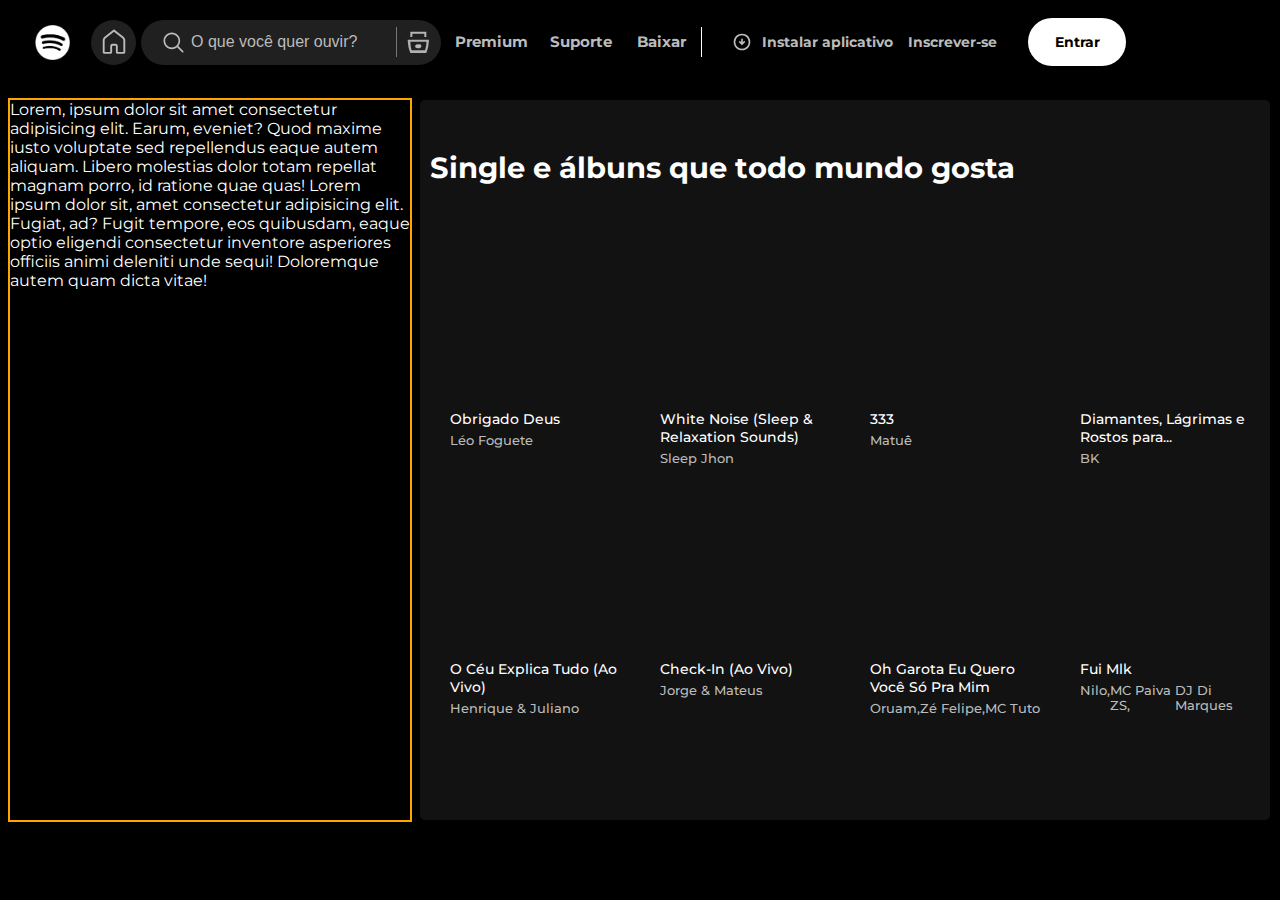
==== src/html/albuns.html @ 4bcb75e4 "feat: update structure of  legend!" ====
<!DOCTYPE html>
<html lang="pt-br">
<head>
    <meta charset="UTF-8">
    <meta name="viewport" content="width=device-width, initial-scale=1.0">
    <title>Spotify Clone</title>
    <link rel="shortcut icon" href="../favicon/favicon.ico" type="image/x-icon">
    <link rel="stylesheet" href="../css/styles.css">
</head>
<body>
    
    <div class="loader hidden" id="loader">
        <span></span>
        <span></span>
        <span></span>
    </div>

    <header class="header" id="header">
        <div class="header_container" id="header_container">
            <div class="logo" id="logo">
                <a href="/index.html" id="logo-1">
                    <img class="hori mobile" src="../img/icons/logo-spotify.png" alt="">

                    <img class="vert desktop" src="../img/icons/logo-landscape.png" alt="">
                </a>
            </div>

            <div class="container-2" id="container-2">
                    <div class="mobile search " id="search">
                        <img src="../img/icons/search.svg" alt="" id="search-1">
                    </div>

                    <div class="desktop home-search">

                        <div class="box-home">
                            <div class="home">
                                <img class="home-gray" src="../img/icons/home-gray.svg" alt="">
                                <img class="home-h" src="../img/icons/home-desktop.svg" alt="">
                            </div>
                        </div>

                        <div class="div-search">
                            <img class="search-desktop-gray" src="../img/icons/search-desktop-gray.svg" alt="">
                            <img class="search-desktop-h" src="../img/icons/search-desktop-hover.svg" alt="">

                            <input type="text" name="" id="" placeholder="O que você quer ouvir?">

                            <div class="hori"></div>

                            <div class="bibliot">
                                <img class="library" src="../img/icons/icon.nave-n.svg" alt="">
                                <img class="library-h" src="../img/icons/library-desktop-hover.svg" alt="">
                            </div>

                        </div>

                        <div class="span">
                            <span class="s1">Premium</span>
                        </div>

                        <div class="span-1">

                            <span class="s2">Suporte</span>
                        </div>
                        <div class="span-2">
                            <span class="s1">Baixar</span>
                        </div>

                        <div class="divisao"></div>

                        <div class="instalar">
                            <img class="ar1" src="../img/icons/arrow_circle_down.svg" alt="">
                            <img class="ar2" src="../img/icons/arrow_circle_down_branco.svg" alt="">
                            <span>Instalar aplicativo</span>
                        </div>

                        <div class="inscreve-se">
                            <span class="inscrever">Inscrever-se</span>
                        </div>

                        <div class="box-entrar">

                            <div class="btn-entrar">
                                <button>
                                    <span>Entrar</span>
                                </button>
                            </div>

                        </div>

                        

                    </div>
    
                    <div class="mobile button" id="button">
                        <button>
                            <a href="https://play.google.com/store/search?q=spotify&c=apps" id="button-1">
                                <span id="span">Abrir o app</span>
                            </a>
                        </button>
                    </div>
    
                    <div class="mobile 
                    header_open_closed">
                        <div class="open_closed">
                            <img class="bars-solid" src="../img/icons/bars-solid.svg" alt="" id="bars-solid">
                            
                            <img class="hidden" src="../img/icons/xmark-solid.svg" alt="" id="xmark-solid">
                        </div>
                    </div>
                </div>
            
            </div>

            

        <nav class="header_nav hidden" id="header_nav">
            <ul class="nav_list">
                <li><a href="#">Entre</a></li>
                <li><a href="#">Inscreva-se</a></li>
                <li>__</li>
                <li class="small"><a href="#">Premium</a></li>
                <li class="small"><a href="#">Ajuda</a></li>
                <li class="small"><a href="#">Baixar</a></li>
                <li class="small"><a href="#">Privacidade</a></li>
                <li class="small"><a href="#">Condições</a></li>
            </ul>
        </nav>
    </header>
    
    <aside class="box-area-1 desktop">
        <div class="sua-biblioteca">

            Lorem, ipsum dolor sit amet consectetur adipisicing elit. Earum, eveniet? Quod maxime iusto voluptate sed repellendus eaque autem aliquam. Libero molestias dolor totam repellat magnam porro, id ratione quae quas!
            Lorem ipsum dolor sit, amet consectetur adipisicing elit. Fugiat, ad? Fugit tempore, eos quibusdam, eaque optio eligendi consectetur inventore asperiores officiis animi deleniti unde sequi! Doloremque autem quam dicta vitae!

        </div>


    </aside>

    <main class="main">
        <section class="art-pop">
            <section class="section-2" id="section-2">

                <div class="title">
                    <h2 class="h2">Single e álbuns que todo mundo gosta</h2>                
                </div>

                <div class="box" id="box_albuns-1">
                    <div class="box_img a1">
                        <div class="back_img bg_albuns-1"></div>
                        <div class="btn-play">
                            <div class="play " id="play">
                                <img src="../img/icons/play-solid.svg" alt="">
                            </div>
                        </div>
                    </div>
                    <div class="leg">
                        <span class="span">Obrigado Deus</span>
                        <span class="p-a desktop"><span class="f0">Léo Foguete</span></span>
                    </div>
                    
                </div>

                <div class="box" id="box_albuns-2">
                    <div class="box_img a2">
                        <div class="back_img bg_albuns-2"></div>
                        <div class="btn-play">
                            <div class="play " id="play">
                                <img src="../img/icons/play-solid.svg" alt="">
                            </div>
                        </div>
                    </div>
                    <div class="leg">
                        <span class="span">White Noise (Sleep & Relaxation Sounds)</span>
                        <span class="p-a desktop"><span class="f0">Sleep Jhon</span></span>
                    </div>
                    
                </div>

                <div class="box " id="box_albuns-3">
                    <div class="box_img a3">
                        <div class="back_img bg_albuns-3"></div>
                        <div class="btn-play">
                            <div class="play " id="play">
                                <img src="../img/icons/play-solid.svg" alt="">
                            </div>
                        </div>
                    </div>
                    <div class="leg">
                        <span class="span">333</span>
                        <span class="p-a desktop"><span class="f0">Matuê</span></span>
                    </div>
                    
                </div>

                <div class="box" id="box_albuns-4">
                    <div class="box_img a4">
                        <div class="back_img bg_albuns-4"></div>
                        <div class="btn-play">
                            <div class="play " id="play">
                                <img src="../img/icons/play-solid.svg" alt="">
                            </div>
                        </div>
                    </div>
                    <div class="leg">
                        <span class="span">Diamantes, Lágrimas e Rostos para...</span>
                        <span class="p-a desktop"><span class="f0">BK</span></span>
                    </div>
                    
                </div>

                <div class="box" id="box_albuns-5">
                    <div class="box_img a5">
                        <div class="back_img bg_albuns-5"></div>
                        <div class="btn-play">
                            <div class="play " id="play">
                                <img src="../img/icons/play-solid.svg" alt="">
                            </div>
                        </div>
                    </div>
                    <div class="leg">
                        <span class="span">O Céu Explica Tudo (Ao Vivo)</span>
                        <span class="p-a desktop"><span class="f0">Henrique & Juliano</span></span>
                    </div>
                    
                </div>

                <div class="box" id="box_albuns-6">
                    <div class="box_img a6">
                        <div class="back_img bg_albuns-6"></div>
                        <div class="btn-play">
                            <div class="play " id="play">
                                <img src="../img/icons/play-solid.svg" alt="">
                            </div>
                        </div>
                    </div>
                    <div class="leg">
                        <span class="span">Check-In (Ao Vivo)</span>
                        <span class="p-a desktop"><span class="f0">Jorge & Mateus</span></span>
                    </div>
                </div>

                <div class=" box" id="box_albuns-7">
                    <div class="box_img a7">
                        <div class="back_img bg_albuns-7"></div>
                        <div class="btn-play">
                            <div class="play " id="play">
                                <img src="../img/icons/play-solid.svg" alt="">
                            </div>
                        </div>
                    </div>
                    <div class="leg">
                        <span class="span">Oh Garota Eu Quero Você Só Pra Mim</span>
                        <span class="p-a desktop"><span class="f0">Oruam, </span><span class="f1"> Zé Felipe, </span><span class="f2"> MC Tuto</span></span>
                    </div>
                </div>

                <div class=" box" id="box_albuns-8">
                    <div class="box_img a8">
                        <div class="back_img bg_albuns-8"></div>
                        <div class="btn-play">
                            <div class="play " id="play">
                                <img src="../img/icons/play-solid.svg" alt="">
                            </div>
                        </div>
                    </div>
                    <div class="leg">
                        <span class="span">Fui Mlk</span>
                        <span class="p-a desktop"><span class="f0">Nilo, </span><span class="f1">MC Paiva ZS, </span><span class="f2">DJ Di Marques</span></span>

                    </div>
                </div>

                <div class=" box" id="box_albuns-9">
                    <div class="box_img a9">
                        <div class="back_img bg_albuns-9"></div>
                        <div class="btn-play">
                            <div class="play " id="play">
                                <img src="../img/icons/play-solid.svg" alt="">
                            </div>
                        </div>
                    </div>
                    <div class="leg">
                        <span class="span">NUME</span>
                        <span class="p-a desktop"><span class="f0">Filipe Ret</span></span>
                    </div>
                </div>

                <div class="box" id="box_albuns-10">
                    <div class="box_img a10">
                        <div class="back_img bg_albuns-10"></div>
                        <div class="btn-play">
                            <div class="play " id="play">
                                <img src="../img/icons/play-solid.svg" alt="">
                            </div>
                        </div>
                    </div>
                    <div class="leg">
                        <span class="span">Churrasquinho 3 (Ao Vivo)</span>
                        <span class="p-a desktop"><span class="f0">Grupo Menos É Mais</span></span>
                    </div>
                </div>

                <div class="box" id="box_albuns-11">
                    <div class="box_img a11">
                        <div class="back_img bg_albuns-11"></div>
                        <div class="btn-play">
                            <div class="play " id="play">
                                <img src="../img/icons/play-solid.svg" alt="">
                            </div>
                        </div>
                    </div>
                    <div class="leg">
                        <span class="span">Toca Que Eu Quero Ouvir</span>
                        <span class="p-a desktop"><span class="f0">Henry Freitas</span></span>
                    </div>
                </div>

                <div class="box" id="box_albuns-12">
                    <div class="box_img a12">
                        <div class="back_img bg_albuns-12"></div>
                        <div class="btn-play">
                            <div class="play " id="play">
                                <img src="../img/icons/play-solid.svg" alt="">
                            </div>
                        </div>
                    </div>
                    <div class="leg">
                        <span  class="span">Nada Como um Dia Após o Outro Dia,...</span>
                        <span class="p-a desktop"><span class="f0">Racionais MC's</span></span>
                    </div>
                </div>

                <div class="box" id="box_albuns-13">
                    <div class="box_img a13">
                        <div class="back_img bg_albuns-13"></div>
                        <div class="btn-play">
                            <div class="play " id="play">
                                <img src="../img/icons/play-solid.svg" alt="">
                            </div>
                        </div>
                    </div>
                    <div class="leg">
                        <span class="span">DeBÍ TiRAR MáS FOToS</span>
                        <span class="p-a desktop"><span class="f0">Bad Bunny</span></span>
                    </div>
                </div>

                <div class="box" id="box_albuns-14">
                    <div class="box_img a14">
                        <div class="back_img bg_albuns-14"></div>
                        <div class="btn-play">
                            <div class="play " id="play">
                                <img src="../img/icons/play-solid.svg" alt="">
                            </div>
                        </div>
                    </div>
                    <div class="leg">
                        <span class="span">HIT ME HARD AND SOFT</span>
                        <span class="p-a desktop"><span class="f0">Billie Eilish</span></span>
                    </div>
                </div>

                <div class="box" id="box_albuns-15">
                    <div class="box_img a15">
                        <div class="back_img bg_albuns-15"></div>
                        <div class="btn-play">
                            <div class="play " id="play">
                                <img src="../img/icons/play-solid.svg" alt="">
                            </div>
                        </div>
                    </div>
                    <div class="leg">
                        <span class="span">Barbie</span>
                        <span class="p-a desktop"><span class="f0">MC Tuto </span><span class="f1">DJ Glenner</span></span>
                    </div>
                </div>

                <div class="box" id="box_albuns-16">
                    <div class="box_img a16">
                        <div class="back_img bg_albuns-16"></div>
                        <div class="btn-play">
                            <div class="play " id="play">
                                <img src="../img/icons/play-solid.svg" alt="">
                            </div>
                        </div>
                    </div>
                    <div class="leg">
                        <span class="span">Embaixador<br> Acústico - Ao Vivo</span>
                        <span class="p-a desktop"><span class="f0">Gusttavo Lima</span></span>
                    </div>
                </div>

                <div class="box" id="box_albuns-17">
                    <div class="box_img a17">
                        <div class="back_img bg_albuns-17"></div>
                        <div class="btn-play">
                            <div class="play " id="play">
                                <img src="../img/icons/play-solid.svg" alt="">
                            </div>
                        </div>
                    </div>
                    <div class="leg">
                        <span class="span">Ensaios Da Anitta</span>
                        <span class="p-a desktop"><span class="f0">Anitta</span></span>
                    </div>
                </div>

                <div class="box" id="box_albuns-18">
                    <div class="box_img a18">
                        <div class="back_img bg_albuns-18"></div>
                        <div class="btn-play">
                            <div class="play " id="play">
                                <img src="../img/icons/play-solid.svg" alt="">
                            </div>
                        </div>
                    </div>
                    <div class="leg">
                        <span class="span">Arrocha Safadão</span>
                        <span class="p-a desktop"><span class="f0">Wesley Safadão</span></span>
                    </div>
                </div>

                <div class="box" id="box_albuns-19">
                    <div class="box_img a19">
                        <div class="back_img bg_albuns-19"></div>
                        <div class="btn-play">
                            <div class="play " id="play">
                                <img src="../img/icons/play-solid.svg" alt="">
                            </div>
                        </div>
                    </div>
                    <div class="leg">
                        <span class="span">Resenha do Arrocha</span>
                        <span class="p-a desktop"><span class="f0">J. Eskine, </span><span class="f1">Alef Donk</span></span>
                    </div>
                </div>

                <aside class="rodape desktop">
                    <div class="empresa">
                    <h2>Empresa</h2>
                    <p><a href="">Sobre</a></p>
                    <p><a href="">Empregos</a></p>
                    <p><a href="">For the Record</a></p>
                    </div>
    
                    <div class="comunidade">
                        <h2>Comunidade</h2>
                        <p>
                            <a href="">Para Artistas</a>
                        </p>
                        <p>
                            <a href="">Desenvolvedores</a>
                        </p>
                        <p>
                            <a href="">Publicidade</a>
                        </p>
                        <p>
                            <a href="">Investidores</a>
                        </p>
                        <p>
                            <a href="">Fornecedores</a>
                        </p>
                    </div>
    
                    <div class="links">
                        <h2>Links úteis</h2>
                        <p><a href="">Suporte</a></p>
                        <p><a href="">Aplicativo móvel grátis</a></p>
                    </div>
    
                    <div class="planos">
                        <h2>Planos do Spotify</h2>
                        <p><a href="">Premium Individual</a></p>
                        <p><a href="">Premium Duo</a></p>
                        <p><a href="">Premium Família</a></p>
                        <p><a href="">Premium Universitário</a></p>
                        <p><a href="">Spotify Free</a></p>
                    </div>
        
                    <div class="rede-social">
    
                        <a href="https://www.instagram.com/spotify/"><img src="../img/icons/instagram.svg" alt="instagram"></a>
    
                        <a href="https://x.com/spotify"><img src="../img/icons/twitter.svg" alt="twitter"></a>
    
                        <a href="https://www.facebook.com/Spotify"><img src="../img/icons/facebook.svg" alt="facebook"></a>
    
                    </div>
    
                </aside>
    
                <aside class="linha desktop">
                    <div class="reta" id="ft5"></div>
                    <div class="ab-spot">
                        <p><a href="">© 2025 Spotify AB</a></p>
                    </div>
                </aside>
                
            </section>
    
            <section class="section-clip-1 hidden" id="section-clip-1">
                <div class="box_music_first">
                    <div class="box_music hidden" id="artist-1">
                        <iframe style="border-radius:12px" src="https://open.spotify.com/embed/artist/3p7PcrEHaaKLJnPUGOtRlT?utm_source=generator" width="100%" height="352" frameBorder="0" allowfullscreen="" allow="autoplay; clipboard-write; encrypted-media; fullscreen; picture-in-picture" loading="lazy"></iframe>
                    </div>
                    <div class="box_music hidden" id="artist-2">
                        <iframe style="border-radius:12px" src="https://open.spotify.com/embed/artist/6aoGgTKGqtsjj48ymcNs4Z?utm_source=generator" width="100%" height="352" frameBorder="0" allowfullscreen="" allow="autoplay; clipboard-write; encrypted-media; fullscreen; picture-in-picture" loading="lazy"></iframe>
                    </div>
                    <div class="box_music hidden" id="artist-3">
                        <iframe style="border-radius:12px" src="https://open.spotify.com/embed/artist/1elUiq4X7pxej6FRlrEzjM?utm_source=generator" width="100%" height="352" frameBorder="0" allowfullscreen="" allow="autoplay; clipboard-write; encrypted-media; fullscreen; picture-in-picture" loading="lazy"></iframe>
                    </div>
                    <div class="box_music hidden" id="artist-4">
                        <iframe style="border-radius:12px" src="https://open.spotify.com/embed/artist/6vTqEFbTtTRJsuIpzZgjxi?utm_source=generator" width="100%" height="352" frameBorder="0" allowfullscreen="" allow="autoplay; clipboard-write; encrypted-media; fullscreen; picture-in-picture" loading="lazy"></iframe>
                    </div>
                    <div class="box_music hidden" id="artist-5">
                        <iframe style="border-radius:12px" src="https://open.spotify.com/embed/artist/1SXhEXzOTF7YeuQX59m7pT?utm_source=generator" width="100%" height="352" frameBorder="0" allowfullscreen="" allow="autoplay; clipboard-write; encrypted-media; fullscreen; picture-in-picture" loading="lazy"></iframe>
                    </div>
                    <div class="box_music hidden" id="artist-6">
                        <iframe style="border-radius:12px" src="https://open.spotify.com/embed/artist/2Z0lRIqr997lIUiPtrpKCr?utm_source=generator" width="100%" height="352" frameBorder="0" allowfullscreen="" allow="autoplay; clipboard-write; encrypted-media; fullscreen; picture-in-picture" loading="lazy"></iframe>
                    </div>
                    <div class="box_music hidden" id="artist-7">
                        <iframe style="border-radius:12px" src="https://open.spotify.com/embed/artist/487N2T9nIPEHrlTZLL3SQs?utm_source=generator" width="100%" height="352" frameBorder="0" allowfullscreen="" allow="autoplay; clipboard-write; encrypted-media; fullscreen; picture-in-picture" loading="lazy"></iframe>
                    </div>
                    <div class="box_music hidden" id="artist-8">
                        <iframe style="border-radius:12px" src="https://open.spotify.com/embed/artist/4yGgbQJMq9orWypwqtdzYT?utm_source=generator" width="100%" height="352" frameBorder="0" allowfullscreen="" allow="autoplay; clipboard-write; encrypted-media; fullscreen; picture-in-picture" loading="lazy"></iframe>
                    </div>
                    <div class="box_music hidden" id="artist-9">
                        <iframe style="border-radius:12px" src="https://open.spotify.com/embed/artist/3hq7WoPJsrRP0KMSLhUgRz?utm_source=generator" width="100%" height="352" frameBorder="0" allowfullscreen="" allow="autoplay; clipboard-write; encrypted-media; fullscreen; picture-in-picture" loading="lazy"></iframe>
                    </div>
                    <div class="box_music hidden" id="artist-10">
                        <iframe style="border-radius:12px" src="https://open.spotify.com/embed/artist/1LIuN7ov1IBQDdLsU83ojl?utm_source=generator" width="100%" height="352" frameBorder="0" allowfullscreen="" allow="autoplay; clipboard-write; encrypted-media; fullscreen; picture-in-picture" loading="lazy"></iframe>
                    </div>
                    <div class="box_music hidden" id="artist-11">
                        <iframe style="border-radius:12px" src="https://open.spotify.com/embed/artist/7MiDcPa6UiV3In7lIM71IN?utm_source=generator" width="100%" height="352" frameBorder="0" allowfullscreen="" allow="autoplay; clipboard-write; encrypted-media; fullscreen; picture-in-picture" loading="lazy"></iframe>
                    </div>
                    <div class="box_music hidden" id="artist-12">
                        <iframe style="border-radius:12px" src="https://open.spotify.com/embed/artist/1DuBkL1pAgaZQHXKPiVr08?utm_source=generator" width="100%" height="352" frameBorder="0" allowfullscreen="" allow="autoplay; clipboard-write; encrypted-media; fullscreen; picture-in-picture" loading="lazy"></iframe>
                    </div>
                    <div class="box_music hidden" id="artist-13">
                        <iframe style="border-radius:12px" src="https://open.spotify.com/embed/artist/70jpkgy5oGT4YjaGFpCpk7?utm_source=generator" width="100%" height="352" frameBorder="0" allowfullscreen="" allow="autoplay; clipboard-write; encrypted-media; fullscreen; picture-in-picture" loading="lazy"></iframe>
                    </div>
                    <div class="box_music hidden" id="artist-14">
                        <iframe style="border-radius:12px" src="https://open.spotify.com/embed/artist/5uD6uRKj2xYxpqx8bscaco?utm_source=generator" width="100%" height="352" frameBorder="0" allowfullscreen="" allow="autoplay; clipboard-write; encrypted-media; fullscreen; picture-in-picture" loading="lazy"></iframe>
                    </div>
                    <div class="box_music hidden" id="artist-15">
                        <iframe style="border-radius:12px" src="https://open.spotify.com/embed/artist/5kVgcCdPbeUwxBqWxi2Ktl?utm_source=generator" width="100%" height="352" frameBorder="0" allowfullscreen="" allow="autoplay; clipboard-write; encrypted-media; fullscreen; picture-in-picture" loading="lazy"></iframe>
                    </div>
                    <div class="box_music hidden" id="artist-16">
                        <iframe style="border-radius:12px" src="https://open.spotify.com/embed/artist/6m6e7D2TnV0aYMllFFwMxu?utm_source=generator" width="100%" height="352" frameBorder="0" allowfullscreen="" allow="autoplay; clipboard-write; encrypted-media; fullscreen; picture-in-picture" loading="lazy"></iframe>
                    </div>
                    <div class="box_music hidden" id="artist-17">
                        <iframe style="border-radius:12px" src="https://open.spotify.com/embed/artist/1yR65psqiazQpeM79CcGh8?utm_source=generator" width="100%" height="352" frameBorder="0" allowfullscreen="" allow="autoplay; clipboard-write; encrypted-media; fullscreen; picture-in-picture" loading="lazy"></iframe>
                    </div>
                    <div class="box_music hidden" id="artist-18">
                        <iframe style="border-radius:12px" src="https://open.spotify.com/embed/artist/1X6ORK7IekgmyjV6IFPszP?utm_source=generator" width="100%" height="352" frameBorder="0" allowfullscreen="" allow="autoplay; clipboard-write; encrypted-media; fullscreen; picture-in-picture" loading="lazy"></iframe>
                    </div>
                    
                    <div class="box_music hidden" id="artist-19">
                        <iframe style="border-radius:12px" src="https://open.spotify.com/embed/artist/6wduHvHCH5QZtWs6ULilDM?utm_source=generator" width="100%" height="352" frameBorder="0" allowfullscreen="" allow="autoplay; clipboard-write; encrypted-media; fullscreen; picture-in-picture" loading="lazy"></iframe>
                    </div>
                    <div class="box_music hidden" id="artist-20">
                        <iframe style="border-radius:12px" src="https://open.spotify.com/embed/artist/1AL2GKpmRrKXkYIcASuRFa?utm_source=generator" width="100%" height="352" frameBorder="0" allowfullscreen="" allow="autoplay; clipboard-write; encrypted-media; fullscreen; picture-in-picture" loading="lazy"></iframe>
                    </div>
                </div>
            </section>

            

        </section>

        
        

        
    </main>

    <footer id="footer">
        <div class="footer" id="ft1">
            <h2>Empresa</h2>
            <p><a href="">Sobre</a></p>
            <p><a href="">Empregos</a></p>
            <p><a href="">For the Record</a></p>
        </div>

        <div class="footer" id="ft2">
            <h2>Comunidade</h2>
            <p><a href="">Para Artistas</a></p>
            <p><a href="">Desenvolvedores</a></p>
            <p><a href="">Publicidade</a></p>
            <p><a href="">Investidores</a></p>
            <p><a href="">Fornecedores</a></p>
            
        </div>

        <div class="footer" id="ft3">
            <h2>Links úteis</h2>
            <p><a href="">Suporte</a></p>
            <p><a href="">Aplicativo móvel grátis</a></p>
        </div>

        <div class="icons" id="ft4">
            <a href="https://www.instagram.com/spotify/"><img src="../img/icons/instagram.svg" alt="instagram"></a>

            <a href="https://x.com/spotify"><img src="../img/icons/twitter.svg" alt="twitter"></a>

            <a href="https://www.facebook.com/Spotify"><img src="../img/icons/facebook.svg" alt="facebook"></a>
        </div>

        <div class="reta" id="ft5"></div>

        <div class="footer1" id="ft6">
            <span><a href="">Legal</a></span>
            <span><a href="">Segurança e Centro de privacidade</a></span>
            <span><a href="">Política de privacidade</a></span>
            <span><a href="">Cookies</a></span>
            <span><a href="">Sobre anúncios</a></span>
            <span><a href="">Acessibilidade</a></span>
            <p><a href="">© 2025 Spotify AB</a></p>
        </div>

        <div class="btn" id="ft7">
            <button>
                <span><img src="src/img/icons/language.svg" alt="language"></span>Português do Brasil
            </button>
        </div>
    </footer>

    <script src="../js/"></script>
</body>
</html>
---- src/css/styles.css ----
@charset "UTF-8";
@import url(reset-and-global.css);
@import url(header.css);
@import url(main.css);
@import url(footer.css);

/* ------------------- */

@import url(search.css);
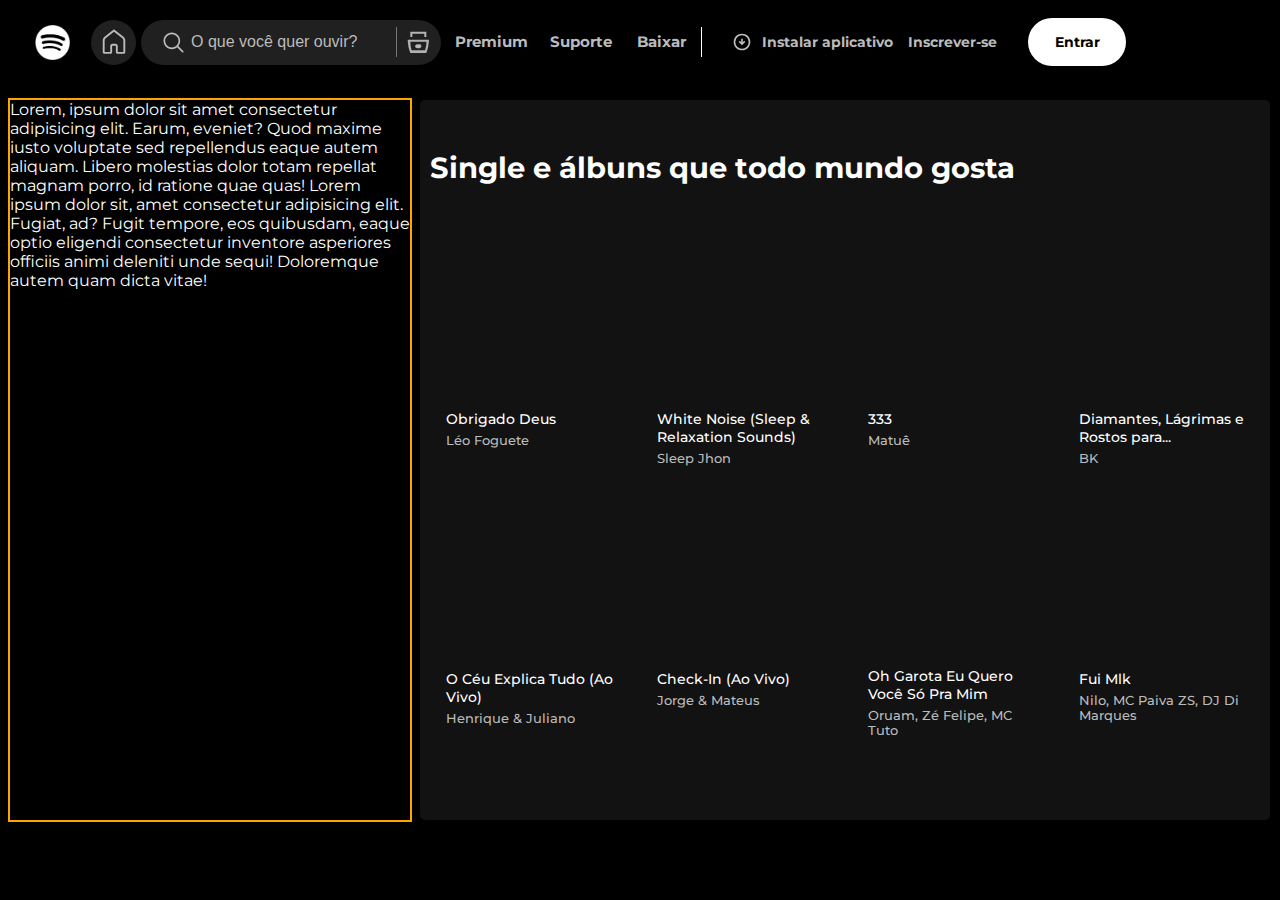
==== commit e7982d40: "feat: delete the tag in header !" ====
--- a/src/html/albuns.html
+++ b/src/html/albuns.html
@@ -18,11 +18,8 @@
     <header class="header" id="header">
         <div class="header_container" id="header_container">
             <div class="logo" id="logo">
-                <a href="/index.html" id="logo-1">
-                    <img class="hori mobile" src="../img/icons/logo-spotify.png" alt="">
-
-                    <img class="vert desktop" src="../img/icons/logo-landscape.png" alt="">
-                </a>
+                <img class="hori mobile" src="../img/icons/logo-spotify.png" alt="">
+                <img class="vert desktop" src="../img/icons/logo-landscape.png" alt="">
             </div>
 
             <div class="container-2" id="container-2">
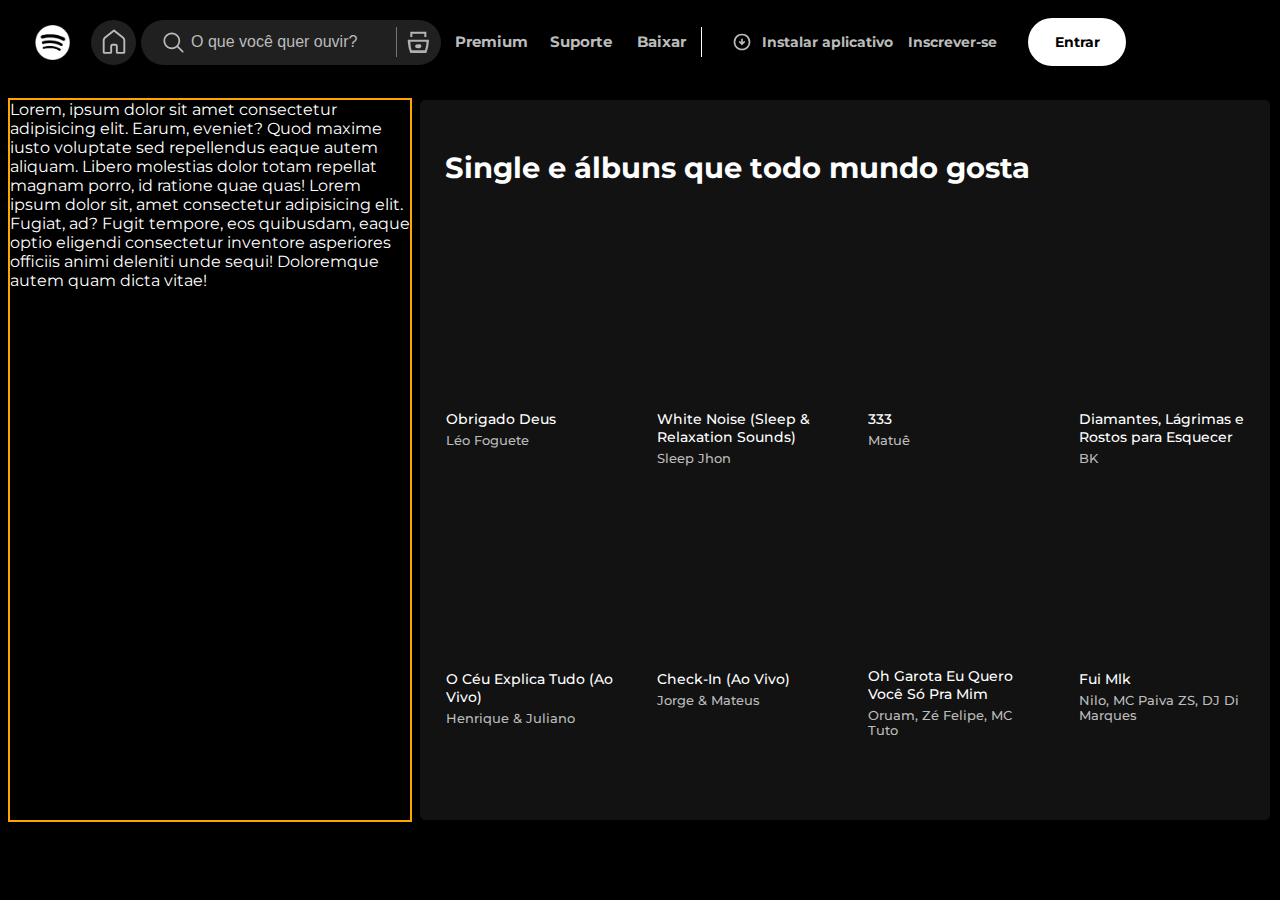
==== commit c37aa77e: "feat: update structure of one album complete the legend" ====
--- a/src/html/albuns.html
+++ b/src/html/albuns.html
@@ -30,7 +30,7 @@
                     <div class="desktop home-search">
 
                         <div class="box-home">
-                            <div class="home">
+                            <div class="home" id="home">
                                 <img class="home-gray" src="../img/icons/home-gray.svg" alt="">
                                 <img class="home-h" src="../img/icons/home-desktop.svg" alt="">
                             </div>
@@ -202,7 +202,7 @@
                         </div>
                     </div>
                     <div class="leg">
-                        <span class="span">Diamantes, Lágrimas e Rostos para...</span>
+                        <span class="span">Diamantes, Lágrimas e Rostos para Esquecer</span>
                         <span class="p-a desktop"><span class="f0">BK</span></span>
                     </div>
                     
@@ -625,6 +625,6 @@
         </div>
     </footer>
 
-    <script src="../js/"></script>
+    <script src="../js/art-pop.js" defer></script>
 </body>
 </html>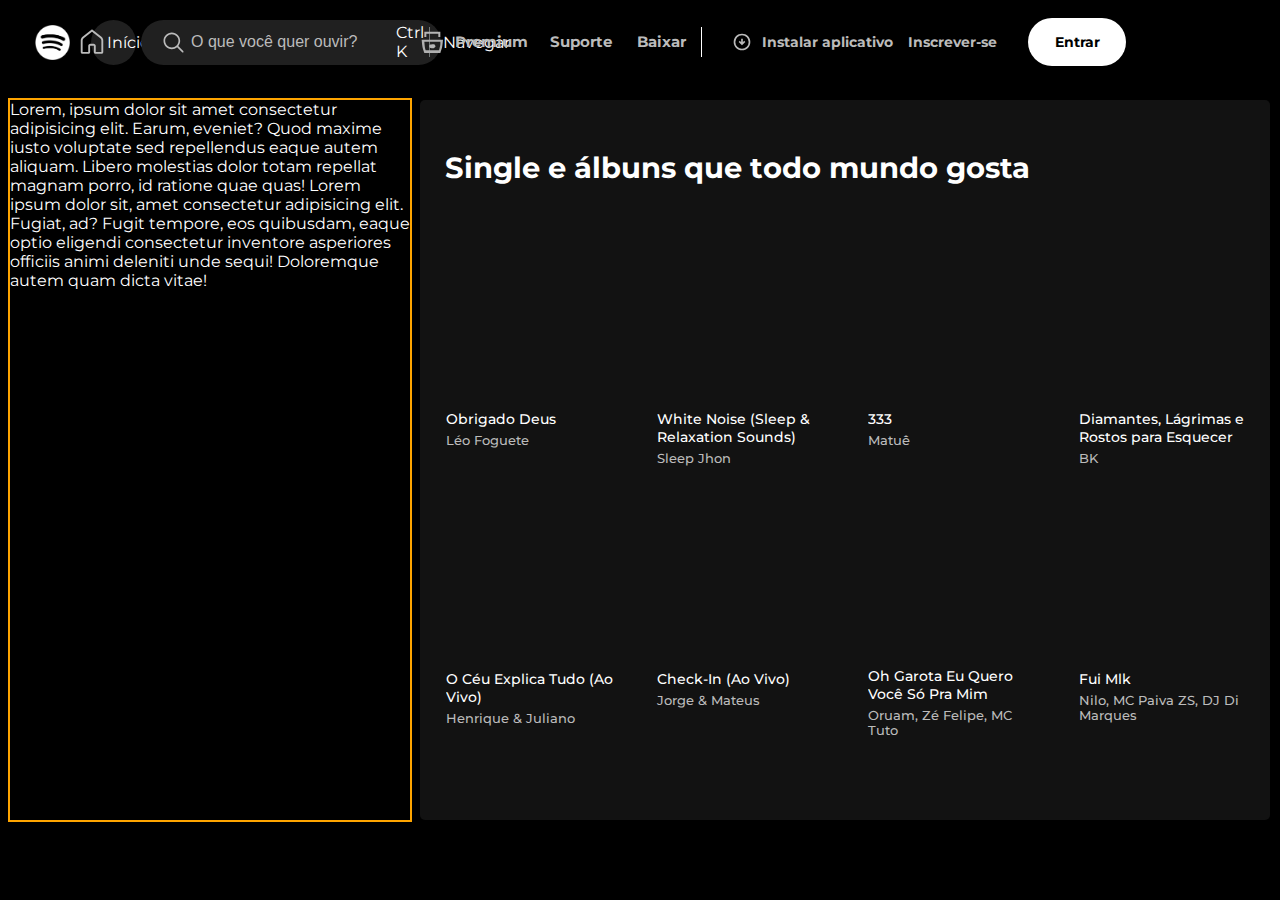
==== commit 9fd1fcb7: "feat: create small elements to show only after hover! the element are: start, navigate and one cmd w" ====
--- a/src/html/albuns.html
+++ b/src/html/albuns.html
@@ -31,8 +31,15 @@
 
                         <div class="box-home">
                             <div class="home" id="home">
-                                <img class="home-gray" src="../img/icons/home-gray.svg" alt="">
-                                <img class="home-h" src="../img/icons/home-desktop.svg" alt="">
+                                <img class="home-gray" src="../img/icons/home-gray.svg" alt="" id="h-1">
+                                <img class="home-h" src="../img/icons/home-desktop.svg" alt="" id="h-2">
+
+                                <div class="inicio">
+                                    <span>Início</span>
+                                </div>
+                            </div>
+
+                            <div class="homeOcult homeAfterClick" id="homeAfterClick"><img src="../img/icons/home-after-click.svg" alt="" class="home-click" id="h-0">
                             </div>
                         </div>
 
@@ -42,11 +49,20 @@
 
                             <input type="text" name="" id="" placeholder="O que você quer ouvir?">
 
+                            <div class="ctrl">
+                                <span>Ctrl</span>
+                                <span>K</span>
+                            </div>
+
                             <div class="hori"></div>
 
                             <div class="bibliot">
                                 <img class="library" src="../img/icons/icon.nave-n.svg" alt="">
                                 <img class="library-h" src="../img/icons/library-desktop-hover.svg" alt="">
+
+                                <div class="navegar">
+                                    <span>Navegar</span>
+                                </div>
                             </div>
 
                         </div>
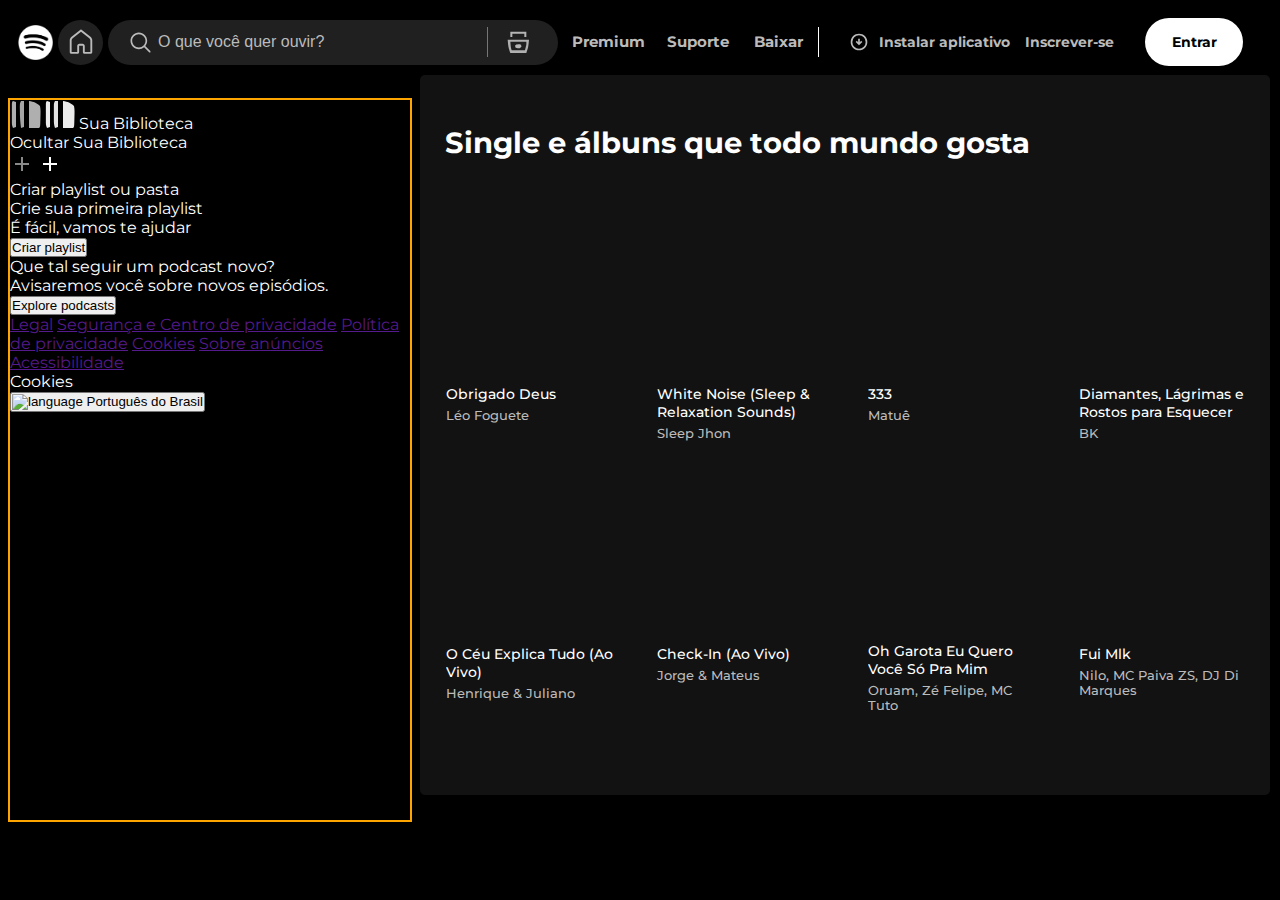
==== commit 2c4d4e94: "feat: create the structure to box-area-1 and attribute to others pages !" ====
--- a/src/html/albuns.html
+++ b/src/html/albuns.html
@@ -144,11 +144,77 @@
     <aside class="box-area-1 desktop">
         <div class="sua-biblioteca">
 
-            Lorem, ipsum dolor sit amet consectetur adipisicing elit. Earum, eveniet? Quod maxime iusto voluptate sed repellendus eaque autem aliquam. Libero molestias dolor totam repellat magnam porro, id ratione quae quas!
-            Lorem ipsum dolor sit, amet consectetur adipisicing elit. Fugiat, ad? Fugit tempore, eos quibusdam, eaque optio eligendi consectetur inventore asperiores officiis animi deleniti unde sequi! Doloremque autem quam dicta vitae!
-
-        </div>
-
+            <div class="box_biblio">
+                <img src="../img/icons/sua-biblioteca.svg" alt="">
+                <img src="../img/icons/sua-biblioteca-hover.svg" alt="">
+                <span>Sua Biblioteca</span>
+                <div class="inf">
+                    <span>Ocultar Sua Biblioteca</span>
+                </div>
+            </div>
+
+            <div class="box_more">
+                <img src="../img/icons/more.svg" alt="">
+                <img src="../img/icons/more-hover.svg" alt="">
+                <div class="inf">
+                    <span>Criar playlist ou pasta</span>
+                </div>
+            </div>
+        </div>
+
+        <div class="scroll">
+
+            <div class="area-1">
+                <p>Crie sua primeira playlist</p>
+                <p>É fácil, vamos te ajudar</p>
+                
+                <div class="btn-explore">
+                    <button>
+                        <span>Criar playlist</span>
+                    </button>
+                </div>
+            </div>
+
+            <div class="area-2">
+                <p>Que tal seguir um podcast novo?</p>
+                <p>Avisaremos você sobre novos episódios.</p>
+                
+                <div class="btn-explore">
+                    <button>
+                        <span>Explore podcasts</span>
+                    </button>
+                </div>
+            </div>
+
+
+        </div>
+
+        <div class="box_rodape">
+            <div class="br">
+                <span><a href="">Legal</a></span>
+                <span><a href="">Segurança e Centro de privacidade</a></span>
+                <span><a href="">Política de privacidade</a></span>
+                <span><a href="">Cookies</a></span>
+                <span><a href="">Sobre anúncios</a></span>
+                <span><a href="">Acessibilidade</a></span>
+            </div>
+
+            <div class="cooks">
+                <p>
+                    <span>Cookies</span>
+                </p>
+            </div>
+
+            <div class="btn_idioma">
+                <button>
+                    <img src="../img/icons/language.svg" alt="language">    
+                    <span>
+                        Português do Brasil
+                    </span>
+                </button>
+            </div>
+
+        </div>
 
     </aside>
 
@@ -513,80 +579,7 @@
                 </aside>
                 
             </section>
-    
-            <section class="section-clip-1 hidden" id="section-clip-1">
-                <div class="box_music_first">
-                    <div class="box_music hidden" id="artist-1">
-                        <iframe style="border-radius:12px" src="https://open.spotify.com/embed/artist/3p7PcrEHaaKLJnPUGOtRlT?utm_source=generator" width="100%" height="352" frameBorder="0" allowfullscreen="" allow="autoplay; clipboard-write; encrypted-media; fullscreen; picture-in-picture" loading="lazy"></iframe>
-                    </div>
-                    <div class="box_music hidden" id="artist-2">
-                        <iframe style="border-radius:12px" src="https://open.spotify.com/embed/artist/6aoGgTKGqtsjj48ymcNs4Z?utm_source=generator" width="100%" height="352" frameBorder="0" allowfullscreen="" allow="autoplay; clipboard-write; encrypted-media; fullscreen; picture-in-picture" loading="lazy"></iframe>
-                    </div>
-                    <div class="box_music hidden" id="artist-3">
-                        <iframe style="border-radius:12px" src="https://open.spotify.com/embed/artist/1elUiq4X7pxej6FRlrEzjM?utm_source=generator" width="100%" height="352" frameBorder="0" allowfullscreen="" allow="autoplay; clipboard-write; encrypted-media; fullscreen; picture-in-picture" loading="lazy"></iframe>
-                    </div>
-                    <div class="box_music hidden" id="artist-4">
-                        <iframe style="border-radius:12px" src="https://open.spotify.com/embed/artist/6vTqEFbTtTRJsuIpzZgjxi?utm_source=generator" width="100%" height="352" frameBorder="0" allowfullscreen="" allow="autoplay; clipboard-write; encrypted-media; fullscreen; picture-in-picture" loading="lazy"></iframe>
-                    </div>
-                    <div class="box_music hidden" id="artist-5">
-                        <iframe style="border-radius:12px" src="https://open.spotify.com/embed/artist/1SXhEXzOTF7YeuQX59m7pT?utm_source=generator" width="100%" height="352" frameBorder="0" allowfullscreen="" allow="autoplay; clipboard-write; encrypted-media; fullscreen; picture-in-picture" loading="lazy"></iframe>
-                    </div>
-                    <div class="box_music hidden" id="artist-6">
-                        <iframe style="border-radius:12px" src="https://open.spotify.com/embed/artist/2Z0lRIqr997lIUiPtrpKCr?utm_source=generator" width="100%" height="352" frameBorder="0" allowfullscreen="" allow="autoplay; clipboard-write; encrypted-media; fullscreen; picture-in-picture" loading="lazy"></iframe>
-                    </div>
-                    <div class="box_music hidden" id="artist-7">
-                        <iframe style="border-radius:12px" src="https://open.spotify.com/embed/artist/487N2T9nIPEHrlTZLL3SQs?utm_source=generator" width="100%" height="352" frameBorder="0" allowfullscreen="" allow="autoplay; clipboard-write; encrypted-media; fullscreen; picture-in-picture" loading="lazy"></iframe>
-                    </div>
-                    <div class="box_music hidden" id="artist-8">
-                        <iframe style="border-radius:12px" src="https://open.spotify.com/embed/artist/4yGgbQJMq9orWypwqtdzYT?utm_source=generator" width="100%" height="352" frameBorder="0" allowfullscreen="" allow="autoplay; clipboard-write; encrypted-media; fullscreen; picture-in-picture" loading="lazy"></iframe>
-                    </div>
-                    <div class="box_music hidden" id="artist-9">
-                        <iframe style="border-radius:12px" src="https://open.spotify.com/embed/artist/3hq7WoPJsrRP0KMSLhUgRz?utm_source=generator" width="100%" height="352" frameBorder="0" allowfullscreen="" allow="autoplay; clipboard-write; encrypted-media; fullscreen; picture-in-picture" loading="lazy"></iframe>
-                    </div>
-                    <div class="box_music hidden" id="artist-10">
-                        <iframe style="border-radius:12px" src="https://open.spotify.com/embed/artist/1LIuN7ov1IBQDdLsU83ojl?utm_source=generator" width="100%" height="352" frameBorder="0" allowfullscreen="" allow="autoplay; clipboard-write; encrypted-media; fullscreen; picture-in-picture" loading="lazy"></iframe>
-                    </div>
-                    <div class="box_music hidden" id="artist-11">
-                        <iframe style="border-radius:12px" src="https://open.spotify.com/embed/artist/7MiDcPa6UiV3In7lIM71IN?utm_source=generator" width="100%" height="352" frameBorder="0" allowfullscreen="" allow="autoplay; clipboard-write; encrypted-media; fullscreen; picture-in-picture" loading="lazy"></iframe>
-                    </div>
-                    <div class="box_music hidden" id="artist-12">
-                        <iframe style="border-radius:12px" src="https://open.spotify.com/embed/artist/1DuBkL1pAgaZQHXKPiVr08?utm_source=generator" width="100%" height="352" frameBorder="0" allowfullscreen="" allow="autoplay; clipboard-write; encrypted-media; fullscreen; picture-in-picture" loading="lazy"></iframe>
-                    </div>
-                    <div class="box_music hidden" id="artist-13">
-                        <iframe style="border-radius:12px" src="https://open.spotify.com/embed/artist/70jpkgy5oGT4YjaGFpCpk7?utm_source=generator" width="100%" height="352" frameBorder="0" allowfullscreen="" allow="autoplay; clipboard-write; encrypted-media; fullscreen; picture-in-picture" loading="lazy"></iframe>
-                    </div>
-                    <div class="box_music hidden" id="artist-14">
-                        <iframe style="border-radius:12px" src="https://open.spotify.com/embed/artist/5uD6uRKj2xYxpqx8bscaco?utm_source=generator" width="100%" height="352" frameBorder="0" allowfullscreen="" allow="autoplay; clipboard-write; encrypted-media; fullscreen; picture-in-picture" loading="lazy"></iframe>
-                    </div>
-                    <div class="box_music hidden" id="artist-15">
-                        <iframe style="border-radius:12px" src="https://open.spotify.com/embed/artist/5kVgcCdPbeUwxBqWxi2Ktl?utm_source=generator" width="100%" height="352" frameBorder="0" allowfullscreen="" allow="autoplay; clipboard-write; encrypted-media; fullscreen; picture-in-picture" loading="lazy"></iframe>
-                    </div>
-                    <div class="box_music hidden" id="artist-16">
-                        <iframe style="border-radius:12px" src="https://open.spotify.com/embed/artist/6m6e7D2TnV0aYMllFFwMxu?utm_source=generator" width="100%" height="352" frameBorder="0" allowfullscreen="" allow="autoplay; clipboard-write; encrypted-media; fullscreen; picture-in-picture" loading="lazy"></iframe>
-                    </div>
-                    <div class="box_music hidden" id="artist-17">
-                        <iframe style="border-radius:12px" src="https://open.spotify.com/embed/artist/1yR65psqiazQpeM79CcGh8?utm_source=generator" width="100%" height="352" frameBorder="0" allowfullscreen="" allow="autoplay; clipboard-write; encrypted-media; fullscreen; picture-in-picture" loading="lazy"></iframe>
-                    </div>
-                    <div class="box_music hidden" id="artist-18">
-                        <iframe style="border-radius:12px" src="https://open.spotify.com/embed/artist/1X6ORK7IekgmyjV6IFPszP?utm_source=generator" width="100%" height="352" frameBorder="0" allowfullscreen="" allow="autoplay; clipboard-write; encrypted-media; fullscreen; picture-in-picture" loading="lazy"></iframe>
-                    </div>
-                    
-                    <div class="box_music hidden" id="artist-19">
-                        <iframe style="border-radius:12px" src="https://open.spotify.com/embed/artist/6wduHvHCH5QZtWs6ULilDM?utm_source=generator" width="100%" height="352" frameBorder="0" allowfullscreen="" allow="autoplay; clipboard-write; encrypted-media; fullscreen; picture-in-picture" loading="lazy"></iframe>
-                    </div>
-                    <div class="box_music hidden" id="artist-20">
-                        <iframe style="border-radius:12px" src="https://open.spotify.com/embed/artist/1AL2GKpmRrKXkYIcASuRFa?utm_source=generator" width="100%" height="352" frameBorder="0" allowfullscreen="" allow="autoplay; clipboard-write; encrypted-media; fullscreen; picture-in-picture" loading="lazy"></iframe>
-                    </div>
-                </div>
-            </section>
-
-            
-
         </section>
-
-        
-        
-
         
     </main>
 
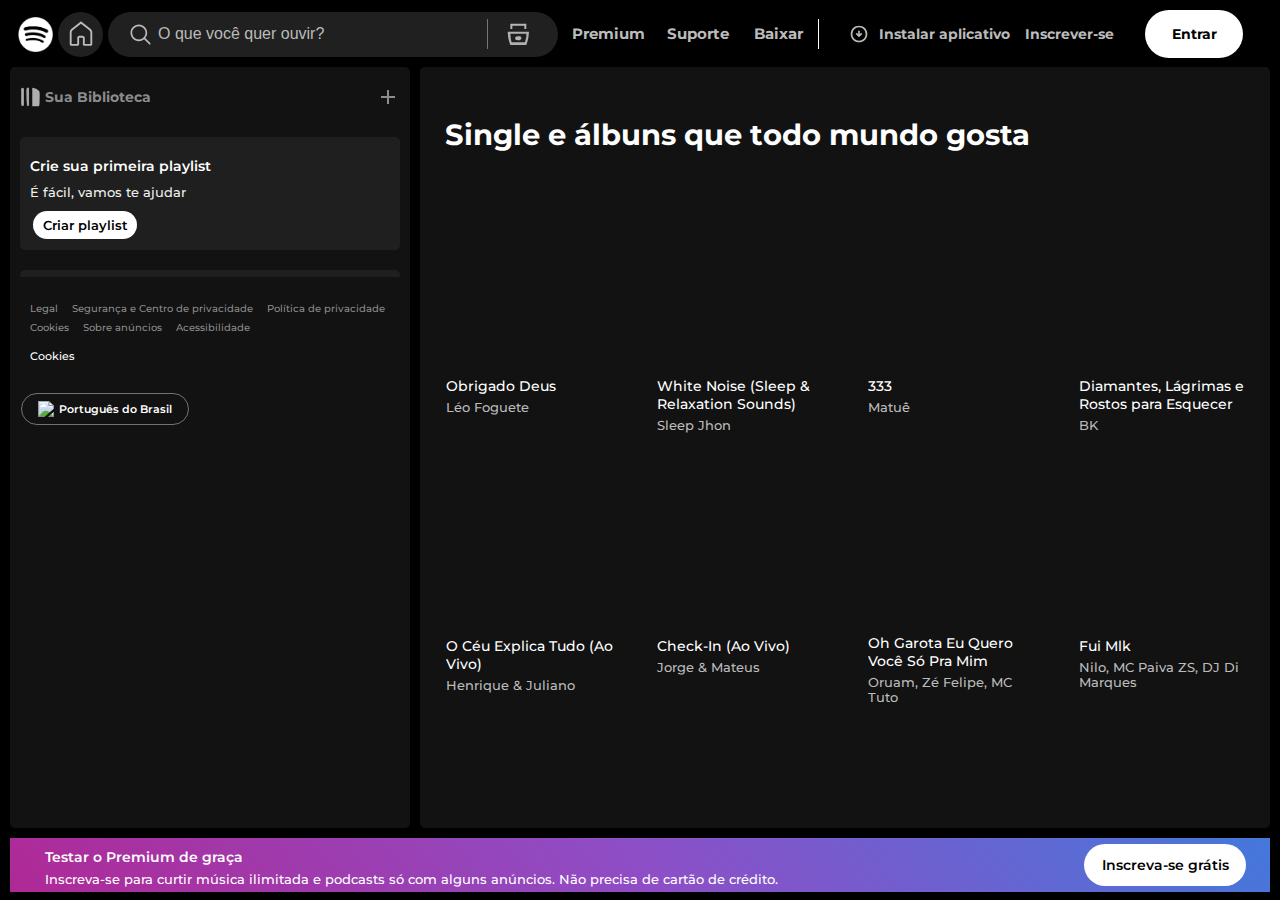
==== commit 2e2b4b53: "feat: update the element footer" ====
--- a/src/html/albuns.html
+++ b/src/html/albuns.html
@@ -632,6 +632,22 @@
                 <span><img src="src/img/icons/language.svg" alt="language"></span>Português do Brasil
             </button>
         </div>
+
+        <div class="teste-gratis desktop">
+
+            <div class="box-tst">
+                <h2>Testar o Premium de graça</h2>
+                <p>Inscreva-se para curtir música ilimitada e podcasts só com alguns anúncios. Não precisa de cartão de crédito.
+                </p>
+            </div>
+
+            <div class="btn-inscrever">
+                <button>
+                    <span>Inscreva-se grátis</span>
+                </button>
+            </div>
+
+        </div>
     </footer>
 
     <script src="../js/art-pop.js" defer></script>
